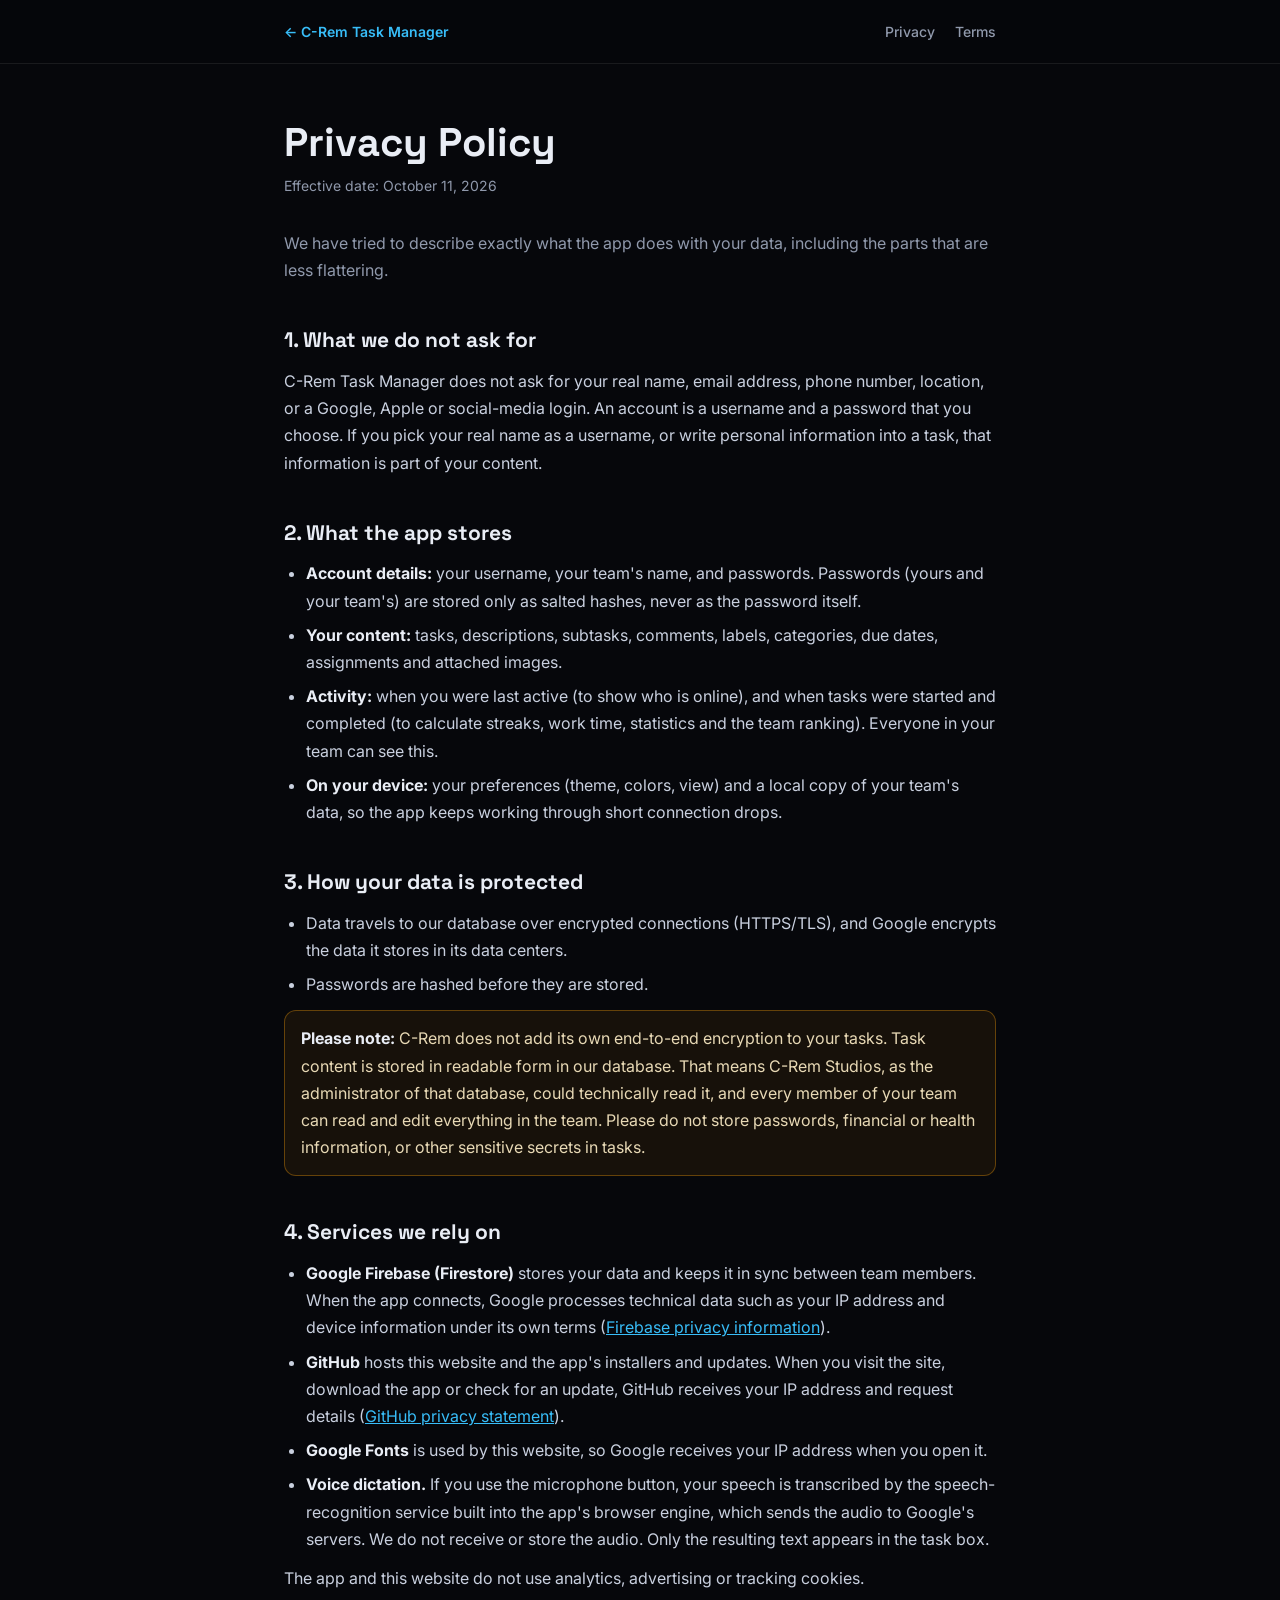
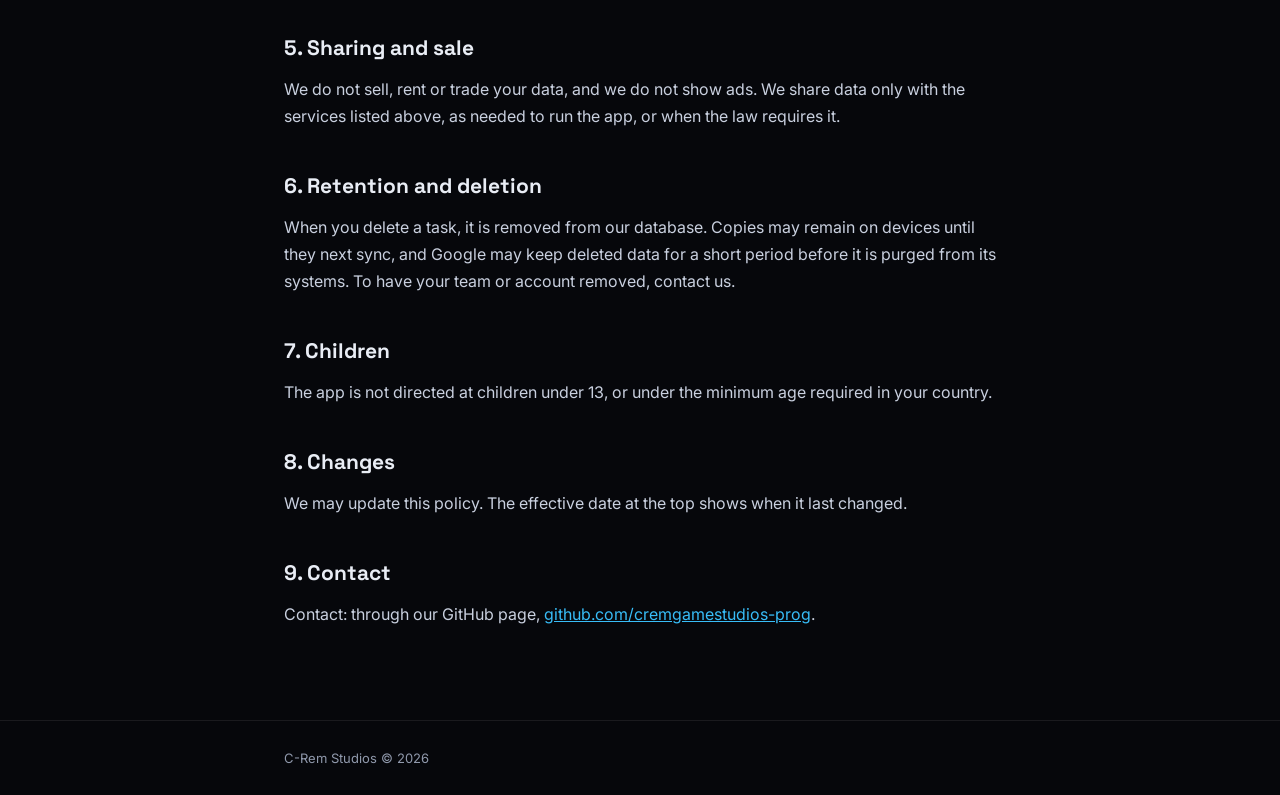
==== privacy.html @ 7ce233fa "Add files via upload" ====
<!DOCTYPE html>
<html lang="en">
<head>
<meta charset="UTF-8">
<meta name="viewport" content="width=device-width, initial-scale=1, viewport-fit=cover">
<title>Privacy Policy — C-Rem Task Manager</title>
<link rel="preconnect" href="https://fonts.googleapis.com">
<link rel="preconnect" href="https://fonts.gstatic.com" crossorigin>
<link href="https://fonts.googleapis.com/css2?family=Space+Grotesk:wght@600;700&family=Inter:wght@400;500;600&display=swap" rel="stylesheet">
<style>
*{margin:0;padding:0;box-sizing:border-box}
:root{--bg:#06070b;--surface:#0d1017;--border:rgba(255,255,255,.08);--text:#e9edf5;--muted:#9099ac;--cyan:#38bdf8}
html{scroll-behavior:smooth}
body{background:var(--bg);color:var(--text);font-family:'Inter',system-ui,-apple-system,sans-serif;line-height:1.7;-webkit-font-smoothing:antialiased;padding:env(safe-area-inset-top,0px) 0 env(safe-area-inset-bottom,0px)}
.wrap{max-width:760px;margin:0 auto;padding:0 24px}
header{border-bottom:1px solid var(--border);background:rgba(6,7,11,.8)}
header .wrap{display:flex;align-items:center;justify-content:space-between;padding-top:18px;padding-bottom:18px}
a{color:var(--cyan)}
header a{text-decoration:none;font-weight:600;font-size:14px}
header .nav a{color:var(--muted);margin-left:20px;font-weight:500}
header .nav a:hover{color:var(--text)}
main{padding:56px 0 80px}
h1{font-family:'Space Grotesk',system-ui,sans-serif;font-size:clamp(30px,5vw,40px);line-height:1.15;margin-bottom:8px}
.eff{color:var(--muted);font-size:14px;margin-bottom:32px}
.lead{color:var(--muted);margin-bottom:8px}
h2{font-family:'Space Grotesk',system-ui,sans-serif;font-size:21px;margin:38px 0 10px}
p{margin-bottom:12px;color:#c9d0df}
ul{margin:0 0 12px 0;padding-left:22px;color:#c9d0df}
li{margin-bottom:7px}
b{color:var(--text)}
.note{border:1px solid rgba(245,158,11,.35);background:rgba(245,158,11,.07);border-radius:12px;padding:14px 16px;margin:12px 0 16px}
.note p{margin:0;color:#e8d9b5}
footer{border-top:1px solid var(--border);padding:26px 0;color:var(--muted);font-size:13px}
</style>
</head>
<body>
<header><div class="wrap"><a href="index.html">&larr; C-Rem Task Manager</a><span class="nav"><a href="privacy.html">Privacy</a><a href="terms.html">Terms</a></span></div></header>
<main><div class="wrap">
<h1>Privacy Policy</h1>
<p class="eff">Effective date: October 11, 2026</p>
<p class="lead">We have tried to describe exactly what the app does with your data, including the parts that are less flattering.</p>

<h2>1. What we do not ask for</h2>
<p>C-Rem Task Manager does not ask for your real name, email address, phone number, location, or a Google, Apple or social-media login. An account is a username and a password that you choose. If you pick your real name as a username, or write personal information into a task, that information is part of your content.</p>

<h2>2. What the app stores</h2>
<ul>
<li><b>Account details:</b> your username, your team's name, and passwords. Passwords (yours and your team's) are stored only as salted hashes, never as the password itself.</li>
<li><b>Your content:</b> tasks, descriptions, subtasks, comments, labels, categories, due dates, assignments and attached images.</li>
<li><b>Activity:</b> when you were last active (to show who is online), and when tasks were started and completed (to calculate streaks, work time, statistics and the team ranking). Everyone in your team can see this.</li>
<li><b>On your device:</b> your preferences (theme, colors, view) and a local copy of your team's data, so the app keeps working through short connection drops.</li>
</ul>

<h2>3. How your data is protected</h2>
<ul>
<li>Data travels to our database over encrypted connections (HTTPS/TLS), and Google encrypts the data it stores in its data centers.</li>
<li>Passwords are hashed before they are stored.</li>
</ul>
<div class="note"><p><b>Please note:</b> C-Rem does not add its own end-to-end encryption to your tasks. Task content is stored in readable form in our database. That means C-Rem Studios, as the administrator of that database, could technically read it, and every member of your team can read and edit everything in the team. Please do not store passwords, financial or health information, or other sensitive secrets in tasks.</p></div>

<h2>4. Services we rely on</h2>
<ul>
<li><b>Google Firebase (Firestore)</b> stores your data and keeps it in sync between team members. When the app connects, Google processes technical data such as your IP address and device information under its own terms (<a href="https://firebase.google.com/support/privacy" target="_blank" rel="noopener">Firebase privacy information</a>).</li>
<li><b>GitHub</b> hosts this website and the app's installers and updates. When you visit the site, download the app or check for an update, GitHub receives your IP address and request details (<a href="https://docs.github.com/en/site-policy/privacy-policies/github-general-privacy-statement" target="_blank" rel="noopener">GitHub privacy statement</a>).</li>
<li><b>Google Fonts</b> is used by this website, so Google receives your IP address when you open it.</li>
<li><b>Voice dictation.</b> If you use the microphone button, your speech is transcribed by the speech-recognition service built into the app's browser engine, which sends the audio to Google's servers. We do not receive or store the audio. Only the resulting text appears in the task box.</li>
</ul>
<p>The app and this website do not use analytics, advertising or tracking cookies.</p>

<h2>5. Sharing and sale</h2>
<p>We do not sell, rent or trade your data, and we do not show ads. We share data only with the services listed above, as needed to run the app, or when the law requires it.</p>

<h2>6. Retention and deletion</h2>
<p>When you delete a task, it is removed from our database. Copies may remain on devices until they next sync, and Google may keep deleted data for a short period before it is purged from its systems. To have your team or account removed, contact us.</p>

<h2>7. Children</h2>
<p>The app is not directed at children under 13, or under the minimum age required in your country.</p>

<h2>8. Changes</h2>
<p>We may update this policy. The effective date at the top shows when it last changed.</p>

<h2>9. Contact</h2>
<p>Contact: through our GitHub page, <a href="https://github.com/cremgamestudios-prog" target="_blank" rel="noopener">github.com/cremgamestudios-prog</a>.</p>
</div></main>
<footer><div class="wrap">C-Rem Studios &copy; 2026</div></footer>
</body>
</html>
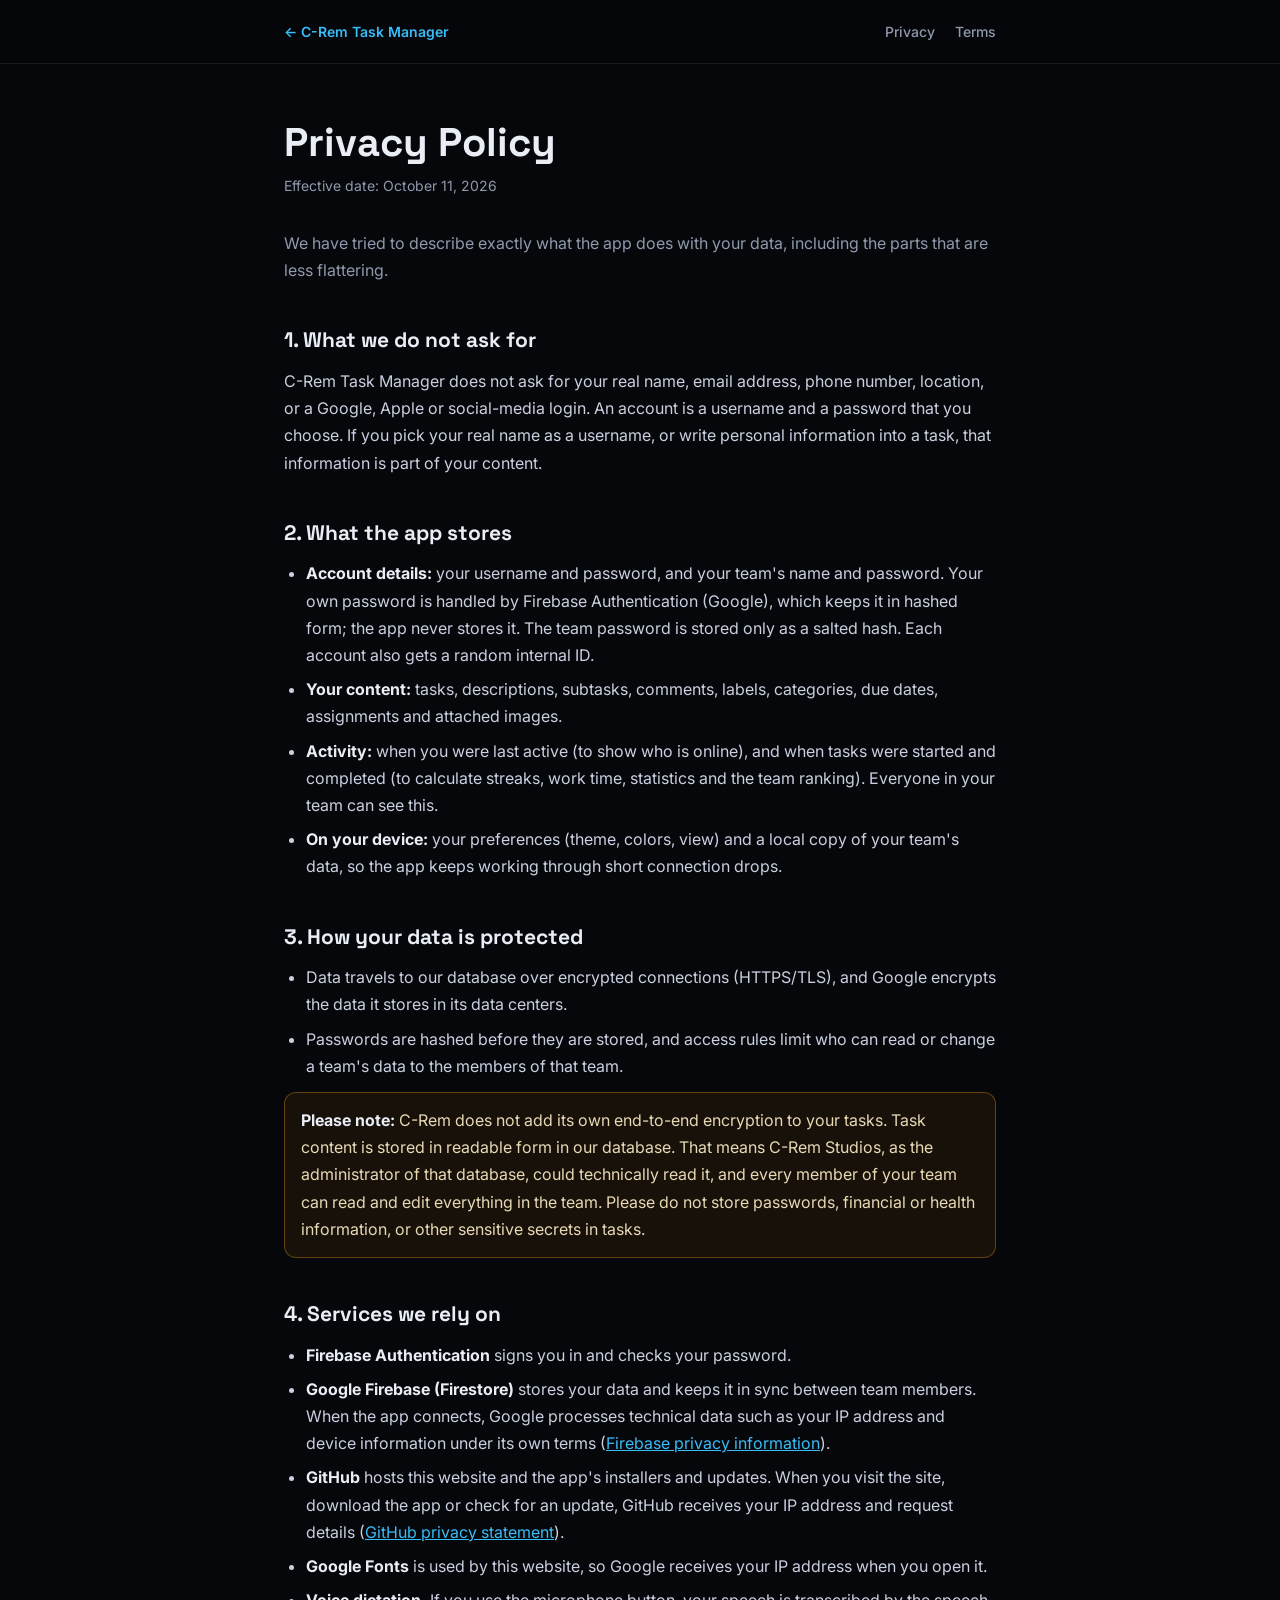
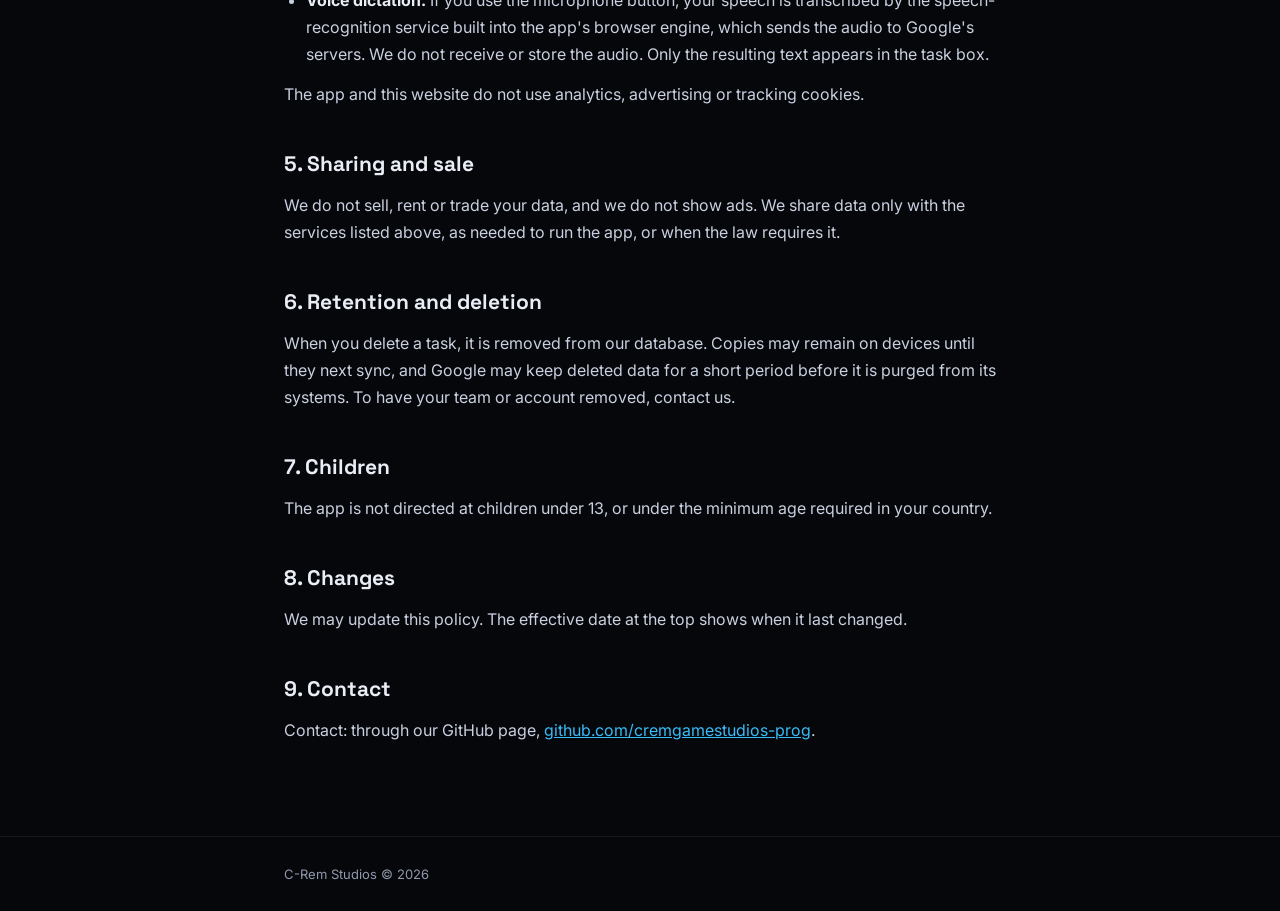
==== commit 0a1d0d4e: "Add files via upload" ====
--- a/privacy.html
+++ b/privacy.html
@@ -45,7 +45,7 @@
 
 <h2>2. What the app stores</h2>
 <ul>
-<li><b>Account details:</b> your username, your team's name, and passwords. Passwords (yours and your team's) are stored only as salted hashes, never as the password itself.</li>
+<li><b>Account details:</b> your username and password, and your team's name and password. Your own password is handled by Firebase Authentication (Google), which keeps it in hashed form; the app never stores it. The team password is stored only as a salted hash. Each account also gets a random internal ID.</li>
 <li><b>Your content:</b> tasks, descriptions, subtasks, comments, labels, categories, due dates, assignments and attached images.</li>
 <li><b>Activity:</b> when you were last active (to show who is online), and when tasks were started and completed (to calculate streaks, work time, statistics and the team ranking). Everyone in your team can see this.</li>
 <li><b>On your device:</b> your preferences (theme, colors, view) and a local copy of your team's data, so the app keeps working through short connection drops.</li>
@@ -54,12 +54,13 @@
 <h2>3. How your data is protected</h2>
 <ul>
 <li>Data travels to our database over encrypted connections (HTTPS/TLS), and Google encrypts the data it stores in its data centers.</li>
-<li>Passwords are hashed before they are stored.</li>
+<li>Passwords are hashed before they are stored, and access rules limit who can read or change a team's data to the members of that team.</li>
 </ul>
 <div class="note"><p><b>Please note:</b> C-Rem does not add its own end-to-end encryption to your tasks. Task content is stored in readable form in our database. That means C-Rem Studios, as the administrator of that database, could technically read it, and every member of your team can read and edit everything in the team. Please do not store passwords, financial or health information, or other sensitive secrets in tasks.</p></div>
 
 <h2>4. Services we rely on</h2>
 <ul>
+<li><b>Firebase Authentication</b> signs you in and checks your password.</li>
 <li><b>Google Firebase (Firestore)</b> stores your data and keeps it in sync between team members. When the app connects, Google processes technical data such as your IP address and device information under its own terms (<a href="https://firebase.google.com/support/privacy" target="_blank" rel="noopener">Firebase privacy information</a>).</li>
 <li><b>GitHub</b> hosts this website and the app's installers and updates. When you visit the site, download the app or check for an update, GitHub receives your IP address and request details (<a href="https://docs.github.com/en/site-policy/privacy-policies/github-general-privacy-statement" target="_blank" rel="noopener">GitHub privacy statement</a>).</li>
 <li><b>Google Fonts</b> is used by this website, so Google receives your IP address when you open it.</li>
